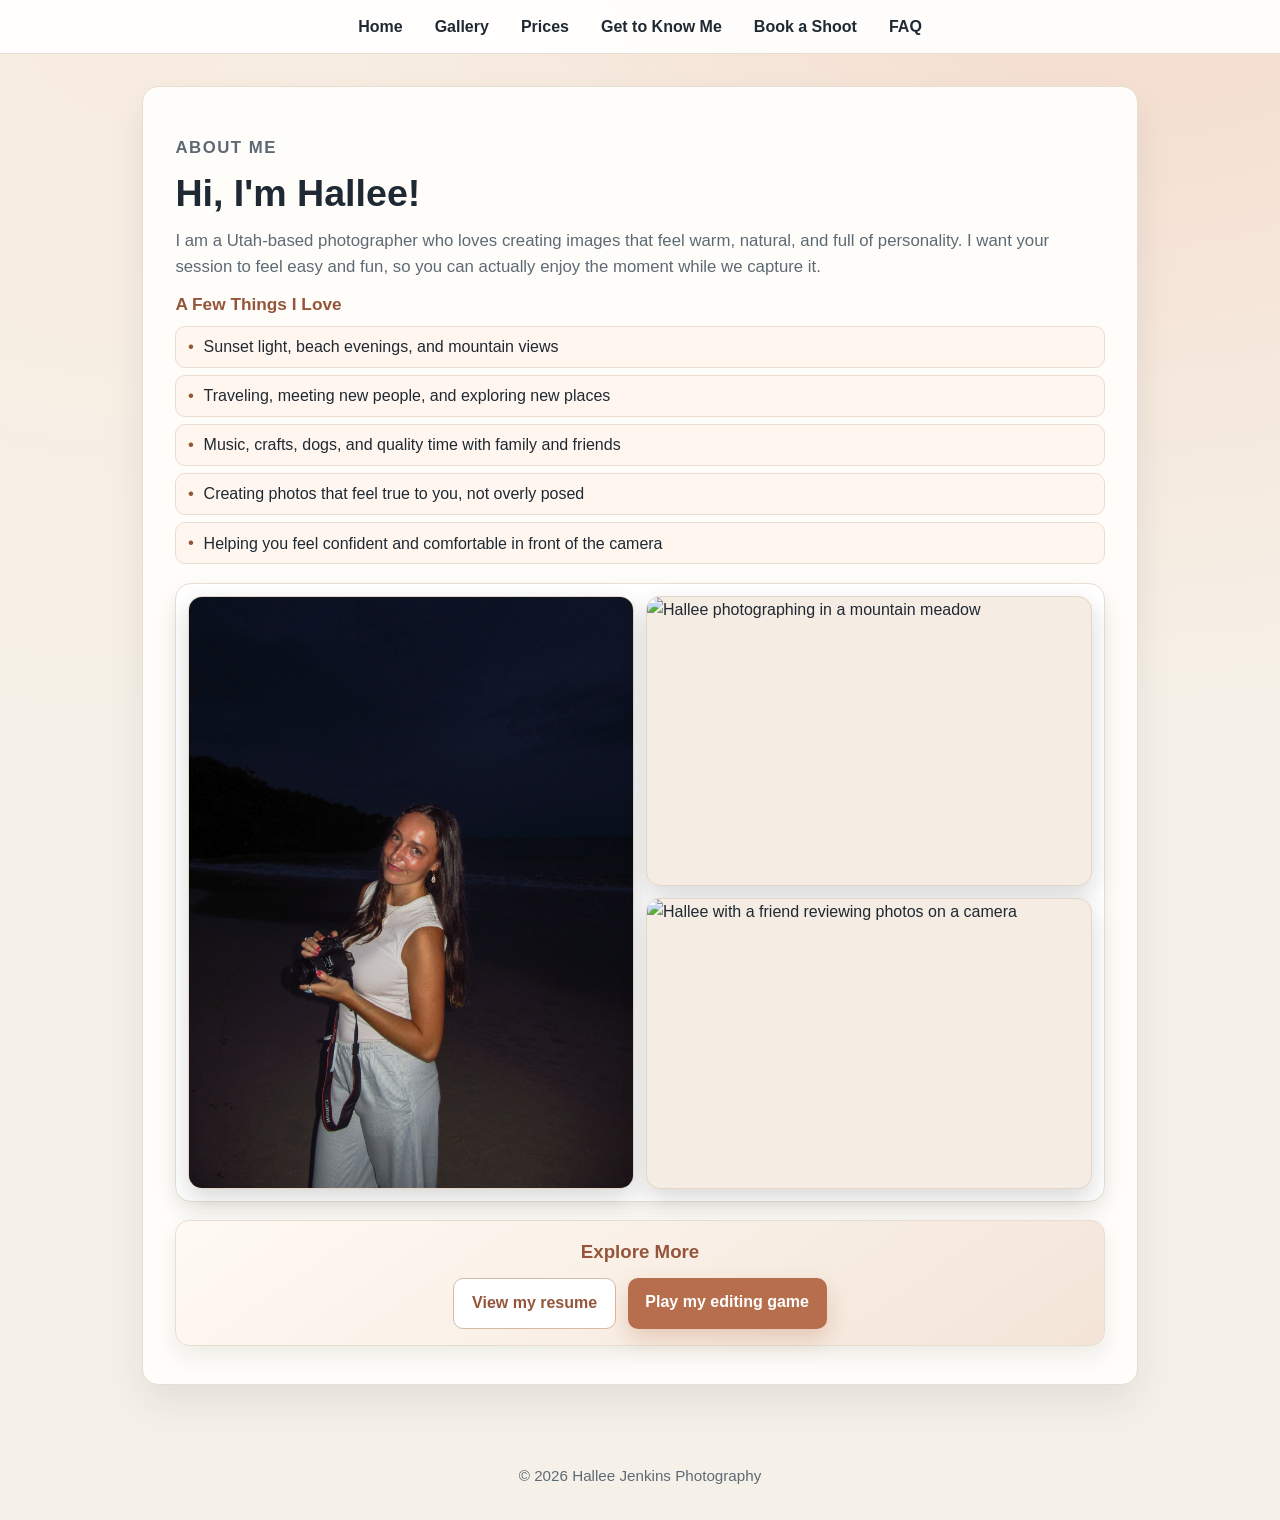
==== about.html @ 7df4731f "Add files via upload" ====
<!doctype html>
<html lang="en">
<head>
  <meta charset="utf-8" />
  <meta name="viewport" content="width=device-width,initial-scale=1" />
  <title>Get to Know Me - Hallee Jenkins Photography</title>
  <link rel="stylesheet" href="styles.css">
</head>
<body>
  <header class="site-header">
    <nav class="site-nav">
      <ul>
        <li><a href="index.html">Home</a></li>
        <li><a href="gallery.html">Gallery</a></li>
        <li><a href="prices.html">Prices</a></li>
        <li><a href="about.html">Get to Know Me</a></li>
        <li><a href="book.html">Book a Shoot</a></li>
        <li><a href="faq.html">FAQ</a></li>
      </ul>
    </nav>
  </header>

  <main class="container">
      <section class="hero-card about-card">
      <p class="eyebrow">About Me</p>
      <h2>Hi, I'm Hallee!</h2>
      <p class="about-intro">I am a Utah-based photographer who loves creating images that feel warm, natural, and full of personality. I want your session to feel easy and fun, so you can actually enjoy the moment while we capture it.</p>

      <h3 class="about-subhead">A Few Things I Love</h3>
      <ul class="about-list">
        <li>Sunset light, beach evenings, and mountain views</li>
        <li>Traveling, meeting new people, and exploring new places</li>
        <li>Music, crafts, dogs, and quality time with family and friends</li>
        <li>Creating photos that feel true to you, not overly posed</li>
        <li>Helping you feel confident and comfortable in front of the camera</li>
      </ul>

      <section class="about-photo-layout" aria-label="About Hallee photos">
        <figure class="about-photo about-photo-main-focus">
          <img src="IMG_0225.jpeg" alt="Hallee holding her camera on the beach at night" loading="lazy" decoding="async">
        </figure>
        <figure class="about-photo about-photo-small about-photo-side-top">
          <img src="IMG_1270.jpeg" alt="Hallee photographing in a mountain meadow" loading="lazy" decoding="async">
        </figure>
        <figure class="about-photo about-photo-small about-photo-last-focus about-photo-side-bottom">
          <img src="IMG_3431.jpeg" alt="Hallee with a friend reviewing photos on a camera" loading="lazy" decoding="async">
        </figure>
      </section>
      <section class="about-links-card" aria-label="Extra links">
        <h3>Explore More</h3>
        <div class="about-links-row">
          <a class="button button-secondary" href="resume.html">View my resume</a>
          <a class="button button-primary" href="editing-game.html">Play my editing game</a>
        </div>
      </section>
    </section>
  </main>

  <footer class="site-footer">
    <p>&copy; <span id="year"></span> Hallee Jenkins Photography</p>
  </footer>

  <script>
    document.getElementById('year').textContent = new Date().getFullYear();
  </script>
</body>
</html>
---- styles.css ----
:root{
  --bg: #f6f1e8;
  --surface: #fffdf9;
  --surface-strong: #ffffff;
  --text: #1f2933;
  --muted: #5d6a75;
  --accent: #b76e4d;
  --accent-dark: #94553a;
  --soft: #efe2d6;
  --border: #e8ddd1;
  --shadow: 0 18px 38px rgba(17, 24, 39, 0.08);
}

*{box-sizing:border-box}

body{
  margin:0;
  font-family:"Avenir Next", "Segoe UI", Tahoma, Geneva, Verdana, sans-serif;
  color:var(--text);
  background:
    radial-gradient(circle at 90% -10%, #f4d9c8 0%, rgba(244, 217, 200, 0) 42%),
    radial-gradient(circle at 10% 0%, #f9ece0 0%, rgba(249, 236, 224, 0) 38%),
    var(--bg);
  line-height:1.6;
}

.container{
  max-width:1040px;
  margin:2rem auto 3rem;
  padding:0 1rem;
}

.site-header{
  width:100%;
}

.home-header .title-wrap{
  background:linear-gradient(135deg, #f3dfcf, #faefe5);
  border-bottom:1px solid var(--border);
  padding:3.5rem 1rem 2rem;
  text-align:center;
}

.site-title{
  margin:0;
  font-size:2.3rem;
  letter-spacing:0.4px;
}

.site-tagline{
  margin:0.65rem 0 0;
  color:var(--muted);
  font-weight:600;
}

.site-nav{
  background:rgba(255, 255, 255, 0.92);
  backdrop-filter:blur(4px);
  border-bottom:1px solid var(--border);
}

.site-nav ul{
  list-style:none;
  margin:0;
  padding:0.85rem 1rem;
  display:flex;
  justify-content:center;
  gap:1rem;
  flex-wrap:wrap;
}

.site-nav a{
  text-decoration:none;
  color:var(--text);
  font-weight:700;
  padding:0.25rem 0.5rem;
  border-radius:6px;
  transition:background-color 160ms ease, color 160ms ease;
}

.site-nav a:hover{
  background:var(--soft);
  color:var(--accent-dark);
}

.hero-card,
.card,
.highlight-panel{
  background:var(--surface);
  border:1px solid var(--border);
  border-radius:16px;
  box-shadow:var(--shadow);
}

.hero-card{
  padding:2rem 1.4rem;
  text-align:center;
}

.eyebrow{
  margin:0;
  color:var(--accent-dark);
  text-transform:uppercase;
  letter-spacing:1.5px;
  font-size:0.76rem;
  font-weight:800;
}

.hero-card h2{
  margin:0.4rem 0 0.8rem;
  font-size:2rem;
  line-height:1.2;
}

.hero-card p{
  margin:0;
  color:var(--muted);
  font-size:1.05rem;
}

.cta-row{
  margin-top:1.4rem;
  display:flex;
  flex-wrap:wrap;
  justify-content:center;
  gap:0.75rem;
}

.button{
  display:inline-block;
  padding:0.72rem 1.1rem;
  border-radius:10px;
  text-decoration:none;
  font-weight:800;
  transition:transform 160ms ease, box-shadow 160ms ease, background-color 160ms ease;
}

.button:hover{
  transform:translateY(-1px);
}

.button-primary{
  background:var(--accent);
  color:#ffffff;
  box-shadow:0 10px 22px rgba(183, 110, 77, 0.28);
}

.button-primary:hover{
  background:var(--accent-dark);
}

.button-secondary{
  background:#ffffff;
  color:var(--accent-dark);
  border:1px solid #d6b9a7;
}

.button-ig{
  background:#f3e5d8;
  color:#7e4a30;
  border:1px solid #d7b9a4;
}

.button-ig:hover{
  background:#ebd6c5;
}

.card-grid{
  display:grid;
  grid-template-columns:repeat(auto-fit, minmax(220px, 1fr));
  gap:1rem;
  margin-top:1.2rem;
}

.card{
  padding:1.1rem;
}

.card h3{
  margin:0;
  font-size:1.08rem;
}

.card p{
  margin:0.45rem 0 0;
  color:var(--muted);
}

.highlight-panel{
  margin-top:1.2rem;
  padding:1.2rem;
  background:linear-gradient(140deg, #fffaf5, #f4e5d8);
}

.highlight-panel h3{
  margin:0;
}

.highlight-panel p{
  margin:0.45rem 0 0;
  color:var(--muted);
}

.text-link{
  display:inline-block;
  margin-top:0.6rem;
  font-weight:800;
  color:var(--accent-dark);
  text-decoration:none;
}

.text-link:hover{
  text-decoration:underline;
}

.about-card{
  text-align:left;
}

.about-card h2{
  margin-bottom:0.7rem;
}

.about-card p{
  margin:0.6rem 0;
}

.about-intro{
  margin:0.35rem 0 0.8rem;
}

.about-subhead{
  margin:0.2rem 0 0.45rem;
  font-size:1.08rem;
  color:var(--accent-dark);
}

.about-list{
  margin:0 0 0.9rem;
  padding:0;
  list-style:none;
  display:grid;
  gap:0.45rem;
}

.about-list li{
  position:relative;
  padding:0.45rem 0.65rem 0.45rem 1.7rem;
  background:#fff7ef;
  border:1px solid #ebdccf;
  border-radius:10px;
  color:var(--text);
}

.about-list li::before{
  content:"\2022";
  position:absolute;
  left:0.72rem;
  top:50%;
  transform:translateY(-50%);
  color:var(--accent-dark);
  font-size:1.05rem;
  line-height:1;
}

.about-photo-layout{
  margin-top:1.15rem;
  display:grid;
  grid-template-columns:1fr;
  gap:0.75rem;
}

.about-resume-link{
  margin:1rem 0 0;
  text-align:center;
}

.about-links-card{
  margin-top:1.1rem;
  padding:1rem;
  background:linear-gradient(145deg, #fffaf4, #f3e4d7);
  border:1px solid var(--border);
  border-radius:14px;
  box-shadow:0 10px 22px rgba(27, 20, 14, 0.08);
}

.about-links-card h3{
  margin:0 0 0.7rem;
  text-align:center;
  color:var(--accent-dark);
}

.about-links-row{
  display:flex;
  flex-wrap:wrap;
  justify-content:center;
  gap:0.75rem;
}

.about-photo{
  margin:0;
  overflow:hidden;
  border-radius:14px;
  border:1px solid #e4d6c8;
  box-shadow:0 10px 24px rgba(27, 20, 14, 0.16);
  background:#f5ece3;
}

.about-photo img{
  width:100%;
  height:100%;
  display:block;
  object-fit:cover;
}

.about-photo-uncropped{
  aspect-ratio:auto;
}

.about-photo-uncropped img{
  height:auto;
  object-fit:contain;
  background:#f5ece3;
}

.about-photo-main-focus{
  aspect-ratio:3 / 4;
}

.about-photo-main-focus img{
  height:100%;
  object-fit:cover;
  object-position:center center;
}

.about-photo-last-focus{
  aspect-ratio:4 / 3;
}

.about-photo-last-focus img{
  object-fit:cover;
  object-position:center center;
}

.about-photo-small{
  aspect-ratio:4 / 3;
}

.about-photo-small img{
  object-position:center center;
}

.gallery-shell{
  margin-top:1.4rem;
}

.faq-shell{
  margin-top:1.5rem;
}

.faq-hero{
  display:grid;
  gap:0.8rem;
  text-align:left;
}

.faq-hero h2{
  margin:0;
}

.faq-hero p{
  margin:0;
}

.faq-hero .button{
  width:fit-content;
}

.faq-grid{
  margin-top:1.15rem;
  display:grid;
  gap:0.85rem;
}

.faq-item{
  background:var(--surface);
  border:1px solid var(--border);
  border-radius:14px;
  box-shadow:var(--shadow);
  padding:1rem;
}

.faq-item h3{
  margin:0 0 0.45rem;
  color:var(--accent-dark);
  font-size:1.08rem;
}

.faq-item p{
  margin:0;
  color:var(--muted);
}

.faq-tableau-card{
  margin-top:1.2rem;
  background:linear-gradient(140deg, #fffaf5, #f4e5d8);
  border:1px solid var(--border);
  border-radius:16px;
  box-shadow:var(--shadow);
  padding:1.1rem;
}

.faq-tableau-card h3{
  margin:0;
}

.faq-tableau-card p{
  margin:0.35rem 0 0.8rem;
  color:var(--muted);
}

#tableau-embed{
  min-height:240px;
  border:1px dashed #d8c6b5;
  border-radius:12px;
  background:#fffdfa;
}

.gallery-intro{
  background:linear-gradient(140deg, #fffaf5 0%, #f4e6dc 60%, #efe5d7 100%);
  border:1px solid var(--border);
  border-radius:18px;
  box-shadow:var(--shadow);
  padding:1.2rem;
}

.gallery-intro h2{
  margin:0.35rem 0 0.5rem;
}

.gallery-intro p{
  margin:0;
  color:var(--muted);
}

.gallery-grid{
  margin-top:1rem;
  display:grid;
  grid-template-columns:repeat(2, minmax(0, 1fr));
  gap:0.8rem;
}

.gallery-item{
  aspect-ratio:4 / 5;
  border-radius:16px;
  overflow:hidden;
  box-shadow:0 10px 26px rgba(35, 24, 16, 0.14);
  border:1px solid #e6d8cb;
  background:#f4ece4;
}

.gallery-item a{
  display:block;
  position:relative;
  height:100%;
}

.gallery-item img{
  width:100%;
  height:100%;
  object-fit:cover;
  display:block;
  transition:transform 220ms ease, filter 220ms ease;
}

.gallery-item:hover img{
  transform:scale(1.02);
  filter:saturate(1.04);
}

.back-link{
  display:inline-block;
  margin-top:1rem;
  text-decoration:none;
  font-weight:700;
  color:var(--accent-dark);
}

.back-link:hover{
  text-decoration:underline;
}

.site-footer{
  text-align:center;
  color:var(--muted);
  font-size:0.95rem;
  padding:1rem;
}

@media (min-width:700px){
  .container{
    padding:0 1.4rem;
  }

  .site-title{
    font-size:3rem;
  }

  .hero-card{
    padding:2.4rem 2rem;
  }

  .hero-card h2{
    font-size:2.35rem;
  }

  .gallery-intro{
    padding:1.5rem;
  }

  .faq-grid{
    grid-template-columns:repeat(2, minmax(0, 1fr));
  }
}

@media (min-width:900px){
  .gallery-grid{
    grid-template-columns:repeat(4, minmax(0, 1fr));
  }

  .about-photo-layout{
    grid-template-columns:repeat(2, minmax(0, 1fr));
    grid-template-rows:repeat(2, minmax(0, 1fr));
    aspect-ratio:3 / 2;
    align-items:stretch;
    background:#ffffff;
    border:1px solid #e7ddd3;
    border-radius:16px;
    padding:0.75rem;
    box-shadow:0 10px 24px rgba(27, 20, 14, 0.08);
  }

  .about-photo-layout .about-photo{
    height:100%;
    min-height:0;
  }

  .about-photo-main-focus{
    grid-column:1;
    grid-row:1 / span 2;
    aspect-ratio:auto;
    height:100%;
  }

  .about-photo-side-top{
    grid-column:2;
    grid-row:1;
    aspect-ratio:auto;
    height:100%;
  }

  .about-photo-side-bottom{
    grid-column:2;
    grid-row:2;
    aspect-ratio:auto;
    height:100%;
  }
}
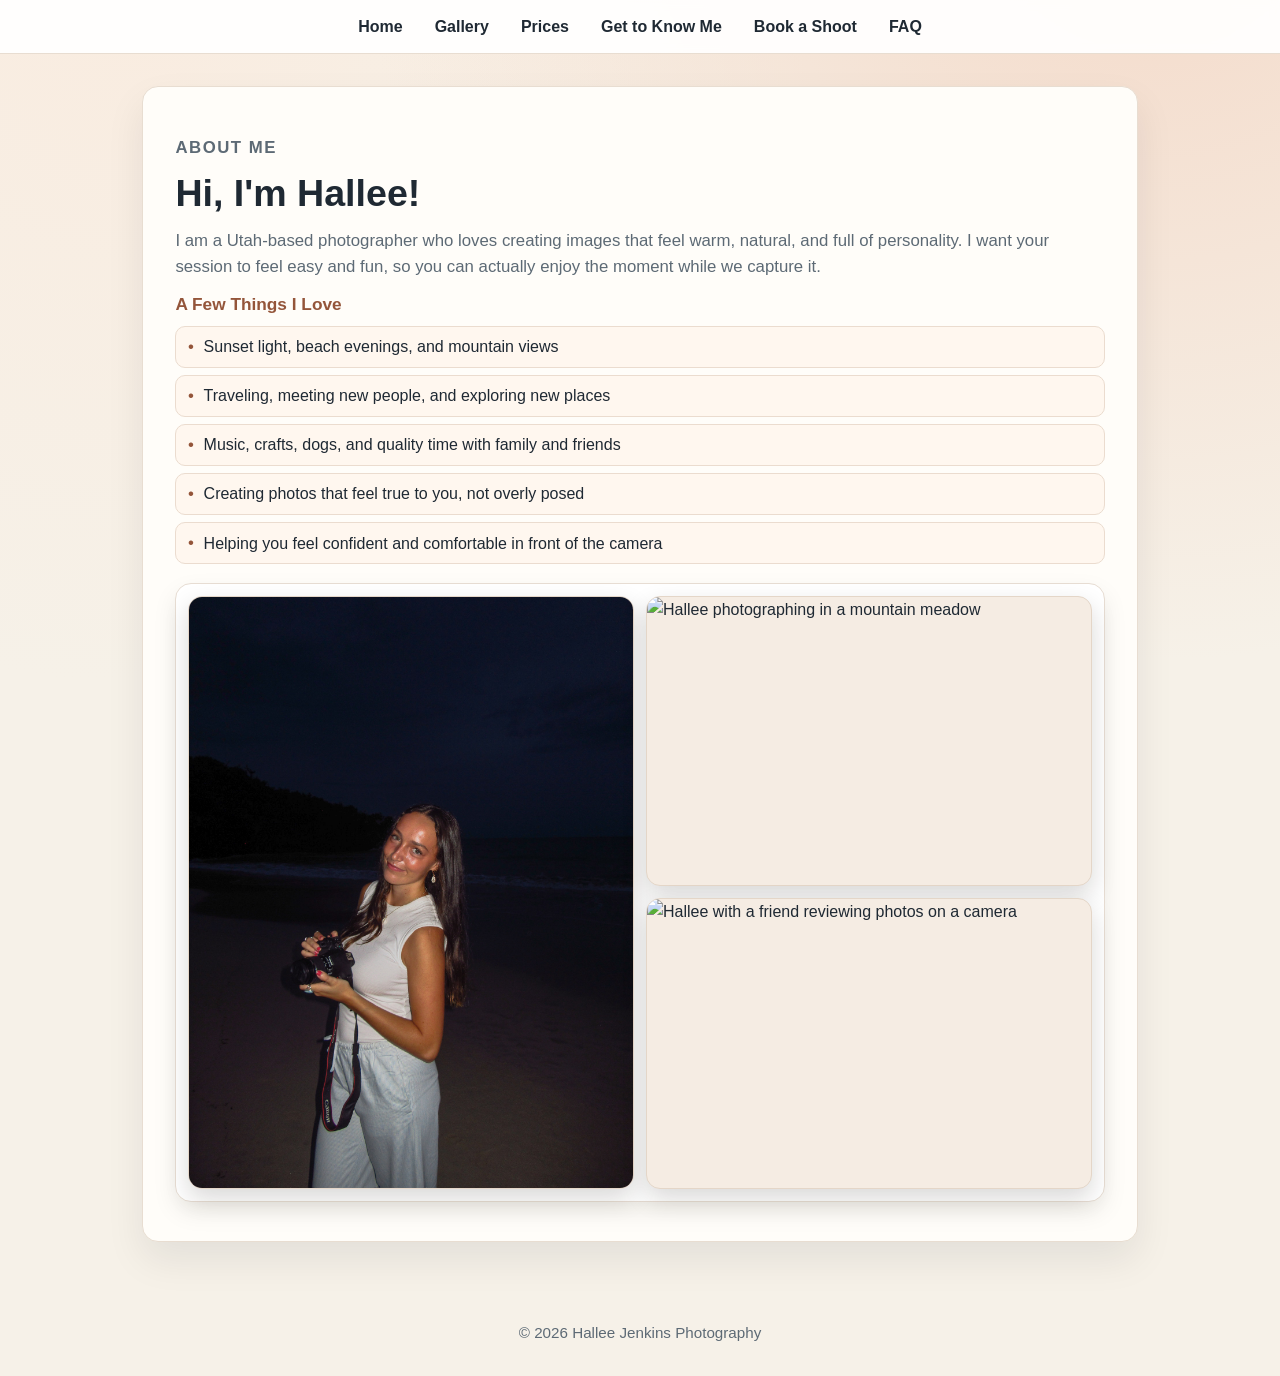
==== commit bfd01204: "Add files via upload" ====
--- a/about.html
+++ b/about.html
@@ -46,13 +46,6 @@
           <img src="IMG_3431.jpeg" alt="Hallee with a friend reviewing photos on a camera" loading="lazy" decoding="async">
         </figure>
       </section>
-      <section class="about-links-card" aria-label="Extra links">
-        <h3>Explore More</h3>
-        <div class="about-links-row">
-          <a class="button button-secondary" href="resume.html">View my resume</a>
-          <a class="button button-primary" href="editing-game.html">Play my editing game</a>
-        </div>
-      </section>
     </section>
   </main>
 
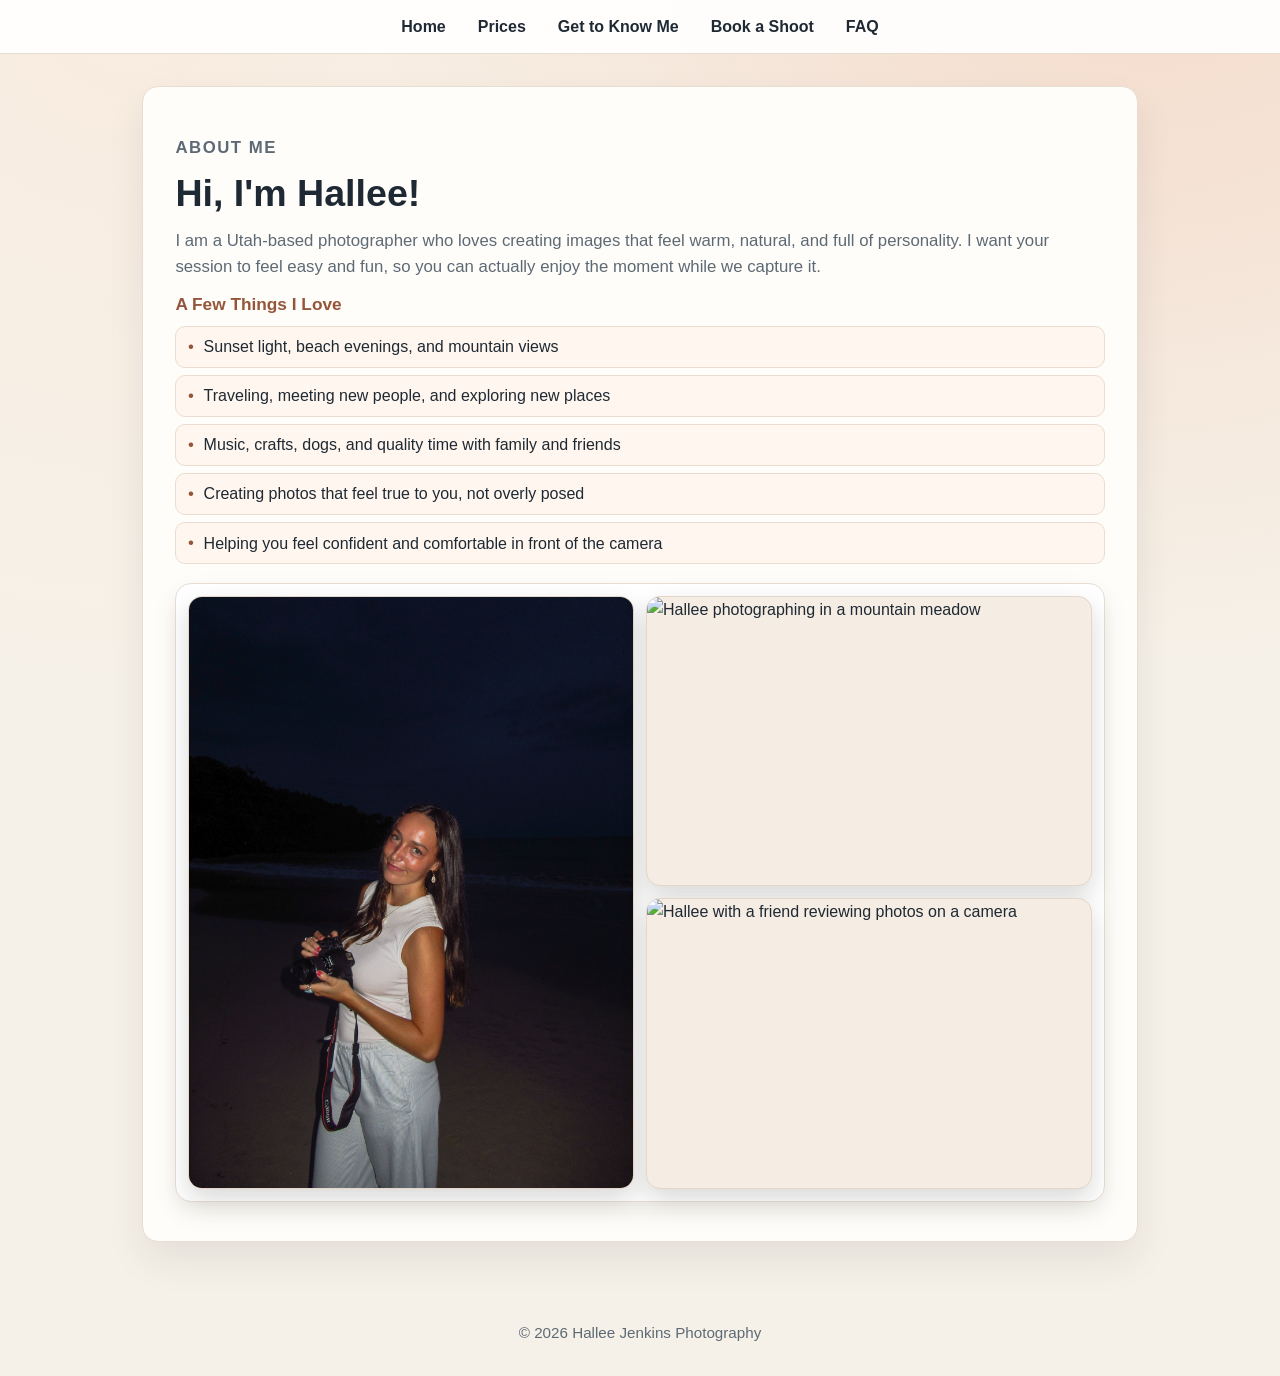
==== commit f3641470: "Add files via upload" ====
--- a/about.html
+++ b/about.html
@@ -11,7 +11,6 @@
     <nav class="site-nav">
       <ul>
         <li><a href="index.html">Home</a></li>
-        <li><a href="gallery.html">Gallery</a></li>
         <li><a href="prices.html">Prices</a></li>
         <li><a href="about.html">Get to Know Me</a></li>
         <li><a href="book.html">Book a Shoot</a></li>
